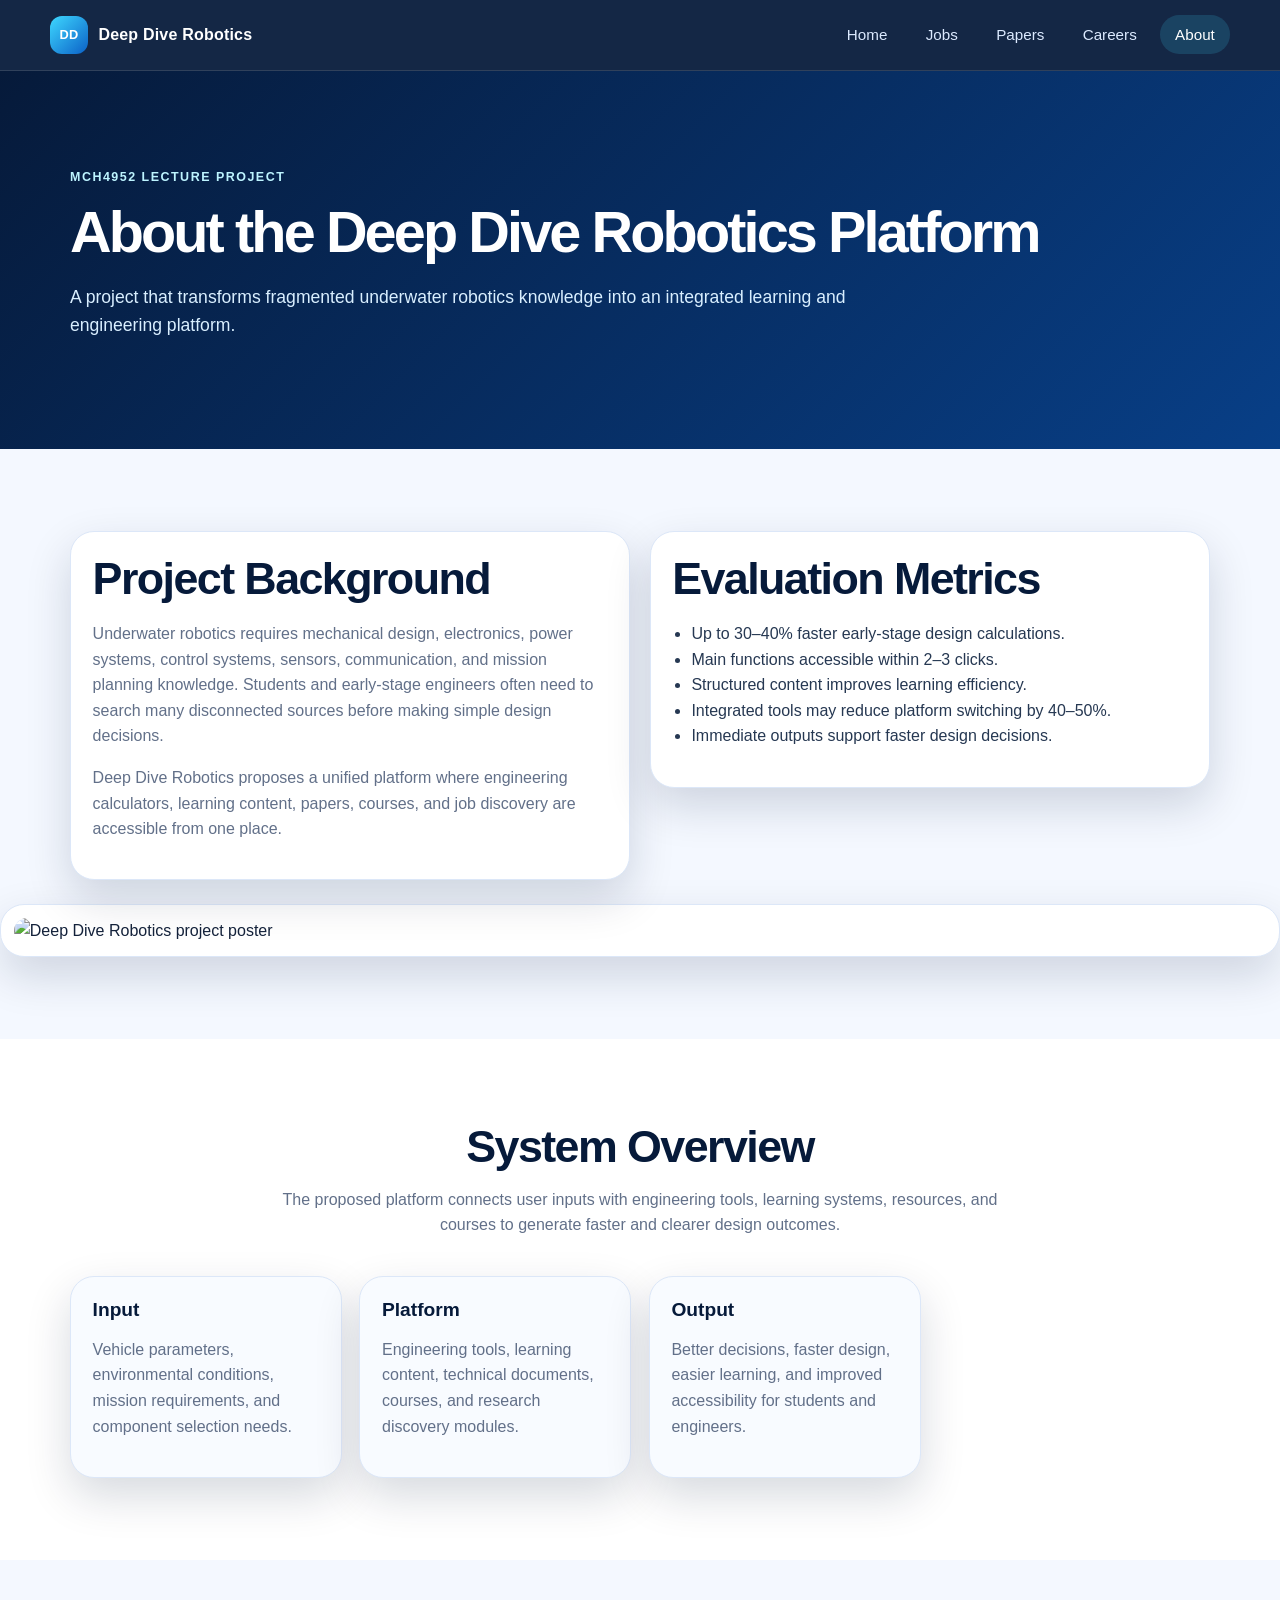
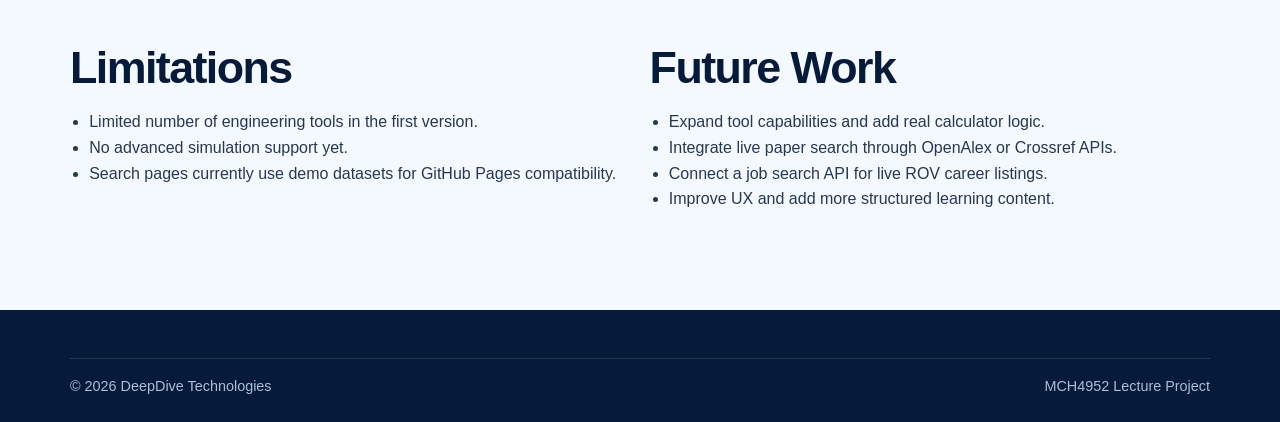
==== about.html @ 77ba45b5 "Add files via upload" ====
<!DOCTYPE html>
<html lang="en">
<head>
  <meta charset="UTF-8" /><meta name="viewport" content="width=device-width, initial-scale=1.0" />
  <title>About the Project — Deep Dive Robotics</title>
  <link rel="stylesheet" href="style.css" />
</head>
<body data-page="about">
  <nav class="navbar"><div class="nav-inner"><a href="index.html" class="nav-logo"><span class="nav-logo-icon">DD</span>Deep Dive Robotics</a><button class="nav-toggle" aria-label="Toggle navigation">&#9776;</button><ul class="nav-links"><li><a href="index.html">Home</a></li><li><a href="jobs.html">Jobs</a></li><li><a href="papers.html">Papers</a></li><li><a href="careers.html">Careers</a></li><li><a href="about.html" class="active">About</a></li></ul></div></nav>

  <header class="page-hero">
    <div class="container">
      <span class="eyebrow">MCH4952 Lecture Project</span>
      <h1>About the Deep Dive Robotics Platform</h1>
      <p>A project that transforms fragmented underwater robotics knowledge into an integrated learning and engineering platform.</p>
    </div>
  </header>

  <main>
    <section class="section">
      <div class="container split-section">
        <div class="info-block">
          <h2>Project Background</h2>
          <p>Underwater robotics requires mechanical design, electronics, power systems, control systems, sensors, communication, and mission planning knowledge. Students and early-stage engineers often need to search many disconnected sources before making simple design decisions.</p>
          <p>Deep Dive Robotics proposes a unified platform where engineering calculators, learning content, papers, courses, and job discovery are accessible from one place.</p>
        </div>
        <div class="info-block">
          <h2>Evaluation Metrics</h2>
          <ul>
            <li>Up to 30–40% faster early-stage design calculations.</li>
            <li>Main functions accessible within 2–3 clicks.</li>
            <li>Structured content improves learning efficiency.</li>
            <li>Integrated tools may reduce platform switching by 40–50%.</li>
            <li>Immediate outputs support faster design decisions.</li>
          </ul>
        </div>
      </div>
      <div class="image-panel">
        <img src="assets/project-poster.png" alt="Deep Dive Robotics project poster" />
      </div>
    </section>

    <section class="section section-alt">
      <div class="container">
        <div class="section-header"><h2>System Overview</h2><p>The proposed platform connects user inputs with engineering tools, learning systems, resources, and courses to generate faster and clearer design outcomes.</p></div>
        <div class="card-grid">
          <article class="card"><h3>Input</h3><p>Vehicle parameters, environmental conditions, mission requirements, and component selection needs.</p></article>
          <article class="card"><h3>Platform</h3><p>Engineering tools, learning content, technical documents, courses, and research discovery modules.</p></article>
          <article class="card"><h3>Output</h3><p>Better decisions, faster design, easier learning, and improved accessibility for students and engineers.</p></article>
        </div>
      </div>
    </section>

    <section class="section">
      <div class="container split-section">
        <div>
          <h2>Limitations</h2>
          <ul class="clean-list">
            <li>Limited number of engineering tools in the first version.</li>
            <li>No advanced simulation support yet.</li>
            <li>Search pages currently use demo datasets for GitHub Pages compatibility.</li>
          </ul>
        </div>
        <div>
          <h2>Future Work</h2>
          <ul class="clean-list">
            <li>Expand tool capabilities and add real calculator logic.</li>
            <li>Integrate live paper search through OpenAlex or Crossref APIs.</li>
            <li>Connect a job search API for live ROV career listings.</li>
            <li>Improve UX and add more structured learning content.</li>
          </ul>
        </div>
      </div>
    </section>
  </main>

  <footer class="footer"><div class="container footer-bottom"><span>© 2026 DeepDive Technologies</span><span>MCH4952 Lecture Project</span></div></footer>
  <script src="script.js"></script>
</body>
</html>
---- style.css ----
:root{
  --navy:#061a3a;
  --deep:#08265b;
  --blue:#0b61c7;
  --cyan:#3ed8ff;
  --light:#f4f8ff;
  --white:#ffffff;
  --muted:#627089;
  --border:#dce7f8;
  --shadow:0 18px 45px rgba(6,26,58,.16);
}
*{box-sizing:border-box}
body{
  margin:0;
  font-family:Inter, Arial, Helvetica, sans-serif;
  color:#13213a;
  background:var(--light);
  line-height:1.6;
}
a{color:inherit}
img{max-width:100%;display:block}
.container{width:min(1140px,92%);margin:0 auto}
.navbar{
  position:sticky;top:0;z-index:50;
  background:rgba(6,26,58,.94);
  backdrop-filter:blur(12px);
  border-bottom:1px solid rgba(255,255,255,.12);
}
.nav-inner{height:70px;display:flex;align-items:center;justify-content:space-between;width:min(1180px,94%);margin:0 auto}
.nav-logo{display:flex;align-items:center;gap:.65rem;text-decoration:none;color:white;font-weight:800;letter-spacing:.2px}
.nav-logo-icon{display:inline-flex;align-items:center;justify-content:center;width:38px;height:38px;border-radius:12px;background:linear-gradient(135deg,var(--cyan),var(--blue));font-size:.8rem}
.nav-links{display:flex;gap:.5rem;list-style:none;margin:0;padding:0}
.nav-links a{color:#dceaff;text-decoration:none;padding:.7rem .95rem;border-radius:999px;font-size:.95rem}
.nav-links a:hover,.nav-links a.active{background:rgba(62,216,255,.16);color:white}
.nav-toggle{display:none;background:none;border:0;color:white;font-size:1.8rem}
.hero{
  position:relative;
  min-height:520px;
  display:flex;align-items:center;
  background:
    linear-gradient(90deg,rgba(6,26,58,.96),rgba(6,26,58,.55),rgba(6,26,58,.2)),
    radial-gradient(circle at 70% 35%,rgba(62,216,255,.28),transparent 28%),
    url("assets/platform-interface.png") center/cover no-repeat;
  color:white;
  overflow:hidden;
}
.hero::after{content:"";position:absolute;inset:auto 0 0 0;height:130px;background:linear-gradient(transparent,var(--light))}
.hero-content{position:relative;z-index:2;width:min(920px,92%);margin:0 auto}
.eyebrow{display:inline-flex;color:#bdf4ff;font-weight:800;text-transform:uppercase;letter-spacing:.12em;font-size:.78rem;margin-bottom:.7rem}
h1,h2,h3{line-height:1.15;margin:0 0 .85rem}
h1{font-size:clamp(2.6rem,6vw,5.3rem);letter-spacing:-.05em}
h2{font-size:clamp(1.9rem,3.5vw,3rem);letter-spacing:-.035em;color:var(--navy)}
h3{font-size:1.2rem;color:var(--navy)}
.subtitle{font-size:clamp(1.1rem,2vw,1.45rem);max-width:720px;color:#e7f5ff;margin-bottom:1.7rem}
.hero-cta{display:flex;gap:.85rem;flex-wrap:wrap}
.btn{display:inline-flex;align-items:center;justify-content:center;gap:.4rem;border:0;text-decoration:none;border-radius:999px;padding:.9rem 1.25rem;font-weight:800;cursor:pointer}
.btn-primary{background:linear-gradient(135deg,var(--cyan),var(--blue));color:white;box-shadow:0 10px 25px rgba(11,97,199,.35)}
.btn-secondary{background:rgba(255,255,255,.14);border:1px solid rgba(255,255,255,.26);color:white}
.section{padding:82px 0}
.section-alt{background:white}
.section-header{text-align:center;max-width:760px;margin:0 auto 2.4rem}
.section-header p,.section-header-row p{color:var(--muted);margin:.25rem 0 0}
.section-header-row{display:flex;justify-content:space-between;align-items:end;gap:1rem;margin-bottom:1.8rem}
.card-grid{display:grid;grid-template-columns:repeat(4,1fr);gap:1.1rem}
.card,.info-block,.result-card,.founder-card,.form-shell,.image-panel{
  background:white;border:1px solid var(--border);border-radius:24px;padding:1.35rem;box-shadow:var(--shadow)
}
.section-alt .card,.section-alt .info-block{background:#f8fbff}
.card-icon{width:48px;height:48px;display:flex;align-items:center;justify-content:center;border-radius:16px;background:#e9f7ff;color:var(--blue);font-size:1.35rem;margin-bottom:1rem}
.card p,.info-block p,.result-card p{color:var(--muted)}
.card-link{color:var(--blue);font-weight:800;text-decoration:none}
.featured-grid{display:grid;grid-template-columns:repeat(2,1fr);gap:1rem}
.featured-card{display:flex;align-items:center;gap:1rem;background:#f8fbff;border:1px solid var(--border);border-radius:22px;padding:1.2rem;box-shadow:0 10px 28px rgba(6,26,58,.08)}
.featured-card .card-icon{margin:0;flex:none}
.arrow{margin-left:auto;color:var(--blue);font-size:1.6rem}
.split-section{display:grid;grid-template-columns:1fr 1fr;gap:1.2rem;align-items:start}
.info-block ul,.clean-list{padding-left:1.2rem;color:#263852}
.solution{border-color:#b4efff}
.metrics-strip{margin-top:1.4rem;display:grid;grid-template-columns:repeat(3,1fr);gap:1rem}
.metric{background:linear-gradient(135deg,var(--navy),var(--deep));color:white;border-radius:22px;padding:1.35rem;text-align:center;box-shadow:var(--shadow)}
.value{font-size:2.2rem;font-weight:900;color:#9ff2ff}
.label{color:#dbeeff}
.image-panel{margin-top:1.5rem;padding:.8rem;overflow:hidden}
.image-panel img{border-radius:18px;width:100%;object-fit:cover}
.page-hero{padding:92px 0;background:linear-gradient(135deg,var(--navy),#083f87);color:white}
.page-hero h1{font-size:clamp(2.25rem,4.5vw,4.5rem)}
.page-hero p{max-width:820px;color:#d9efff;font-size:1.1rem}
.notice{background:#e7f8ff;border:1px solid #b8edff;color:#17405f;padding:1rem;border-radius:18px;margin-bottom:1.2rem}
.filter-panel{display:grid;grid-template-columns:2fr 1fr 1fr 1fr 1fr;gap:.8rem;background:white;border:1px solid var(--border);border-radius:24px;padding:1rem;box-shadow:var(--shadow);margin-bottom:1.2rem}
input,select,textarea{width:100%;border:1px solid var(--border);border-radius:14px;padding:.85rem 1rem;font:inherit;background:#fbfdff}
.checkbox-row{display:flex;align-items:center;gap:.55rem;background:#fbfdff;border:1px solid var(--border);border-radius:14px;padding:.75rem 1rem;color:#33435e}
.checkbox-row input{width:auto}
.results-meta{color:var(--muted);font-weight:800;margin:.5rem 0 1rem}
.results-grid{display:grid;grid-template-columns:repeat(2,1fr);gap:1rem}
.result-card{position:relative}
.tags{display:flex;flex-wrap:wrap;gap:.45rem;margin:.8rem 0}
.tag{display:inline-flex;background:#eaf6ff;color:#075ca7;border:1px solid #ccecff;border-radius:999px;padding:.25rem .6rem;font-size:.8rem;font-weight:800}
.result-card .meta{font-size:.9rem;color:var(--muted);font-weight:700}
.founder-section{align-items:center}
.founder-card{display:grid;grid-template-columns:170px 1fr;gap:1.1rem;align-items:center}
.founder-card img{width:170px;height:220px;object-fit:cover;border-radius:22px}
.compact .card{min-height:180px}
.form-shell{display:grid;grid-template-columns:1fr 1.25fr;gap:1.3rem}
.application-form{display:grid;gap:.8rem}
.success-message{color:#0c7d4b;font-weight:800}
.footer{background:var(--navy);color:white;padding:48px 0 24px}
.footer-grid{display:grid;grid-template-columns:2fr 1fr 1fr;gap:2rem;margin-bottom:2rem}
.footer p,.footer a{color:#cfddf1}
.footer-links{list-style:none;padding:0;margin:0;display:grid;gap:.4rem}
.footer-links a{text-decoration:none}
.footer-bottom{border-top:1px solid rgba(255,255,255,.12);padding-top:1rem;display:flex;justify-content:space-between;gap:1rem;color:#aebdda;font-size:.9rem}

@media(max-width:900px){
  .nav-toggle{display:block}
  .nav-links{position:absolute;top:70px;left:0;right:0;background:var(--navy);flex-direction:column;padding:1rem;display:none}
  .nav-links.open{display:flex}
  .card-grid,.featured-grid,.split-section,.metrics-strip,.results-grid,.footer-grid,.form-shell{grid-template-columns:1fr}
  .filter-panel{grid-template-columns:1fr}
  .section-header-row{display:block}
  .founder-card{grid-template-columns:1fr}
  .founder-card img{width:100%;height:auto;max-height:520px}
  .footer-bottom{flex-direction:column}
}
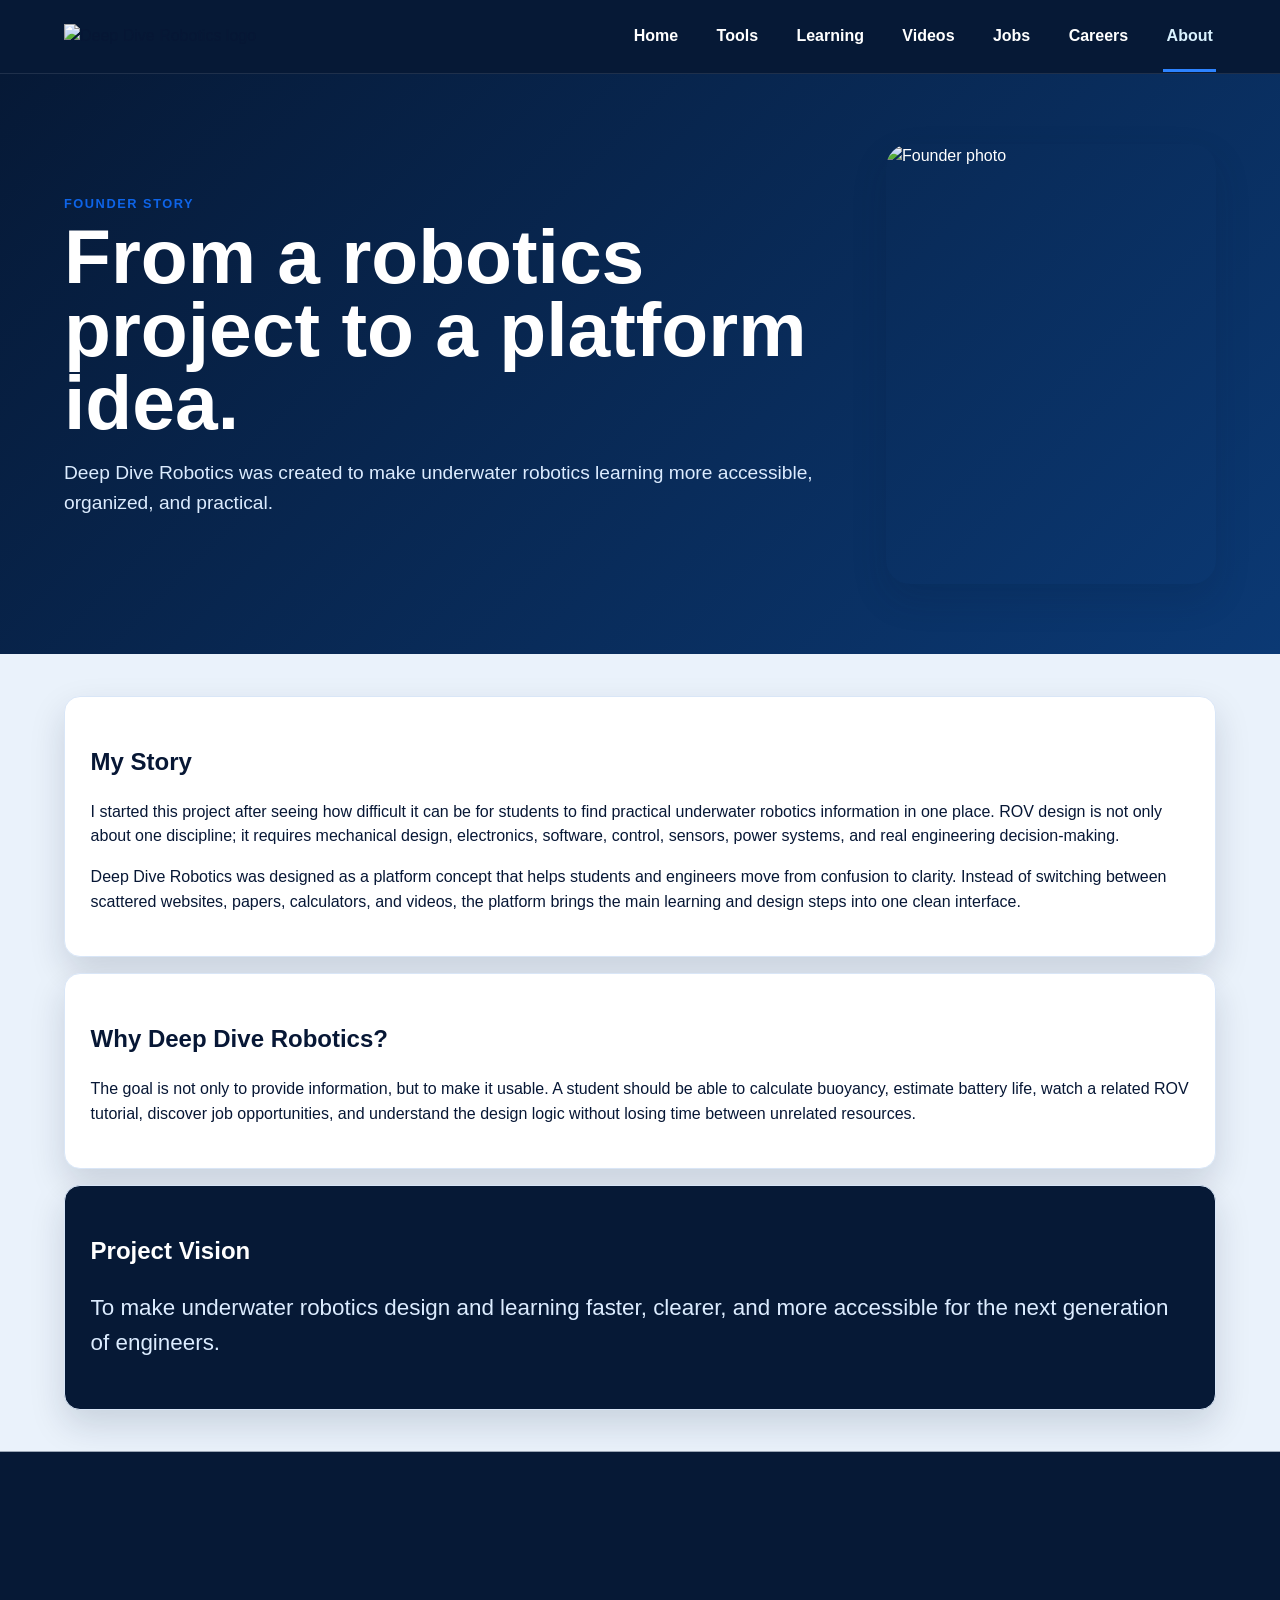
==== commit cd546fed: "Add files via upload" ====
--- a/about.html
+++ b/about.html
@@ -1,80 +1,17 @@
 <!DOCTYPE html>
 <html lang="en">
-<head>
-  <meta charset="UTF-8" /><meta name="viewport" content="width=device-width, initial-scale=1.0" />
-  <title>About the Project — Deep Dive Robotics</title>
-  <link rel="stylesheet" href="style.css" />
-</head>
+<head><meta charset="UTF-8" /><meta name="viewport" content="width=device-width, initial-scale=1.0" /><title>About — Deep Dive Robotics</title><link rel="stylesheet" href="style.css" /></head>
 <body data-page="about">
-  <nav class="navbar"><div class="nav-inner"><a href="index.html" class="nav-logo"><span class="nav-logo-icon">DD</span>Deep Dive Robotics</a><button class="nav-toggle" aria-label="Toggle navigation">&#9776;</button><ul class="nav-links"><li><a href="index.html">Home</a></li><li><a href="jobs.html">Jobs</a></li><li><a href="papers.html">Papers</a></li><li><a href="careers.html">Careers</a></li><li><a href="about.html" class="active">About</a></li></ul></div></nav>
-
-  <header class="page-hero">
-    <div class="container">
-      <span class="eyebrow">MCH4952 Lecture Project</span>
-      <h1>About the Deep Dive Robotics Platform</h1>
-      <p>A project that transforms fragmented underwater robotics knowledge into an integrated learning and engineering platform.</p>
-    </div>
-  </header>
-
-  <main>
-    <section class="section">
-      <div class="container split-section">
-        <div class="info-block">
-          <h2>Project Background</h2>
-          <p>Underwater robotics requires mechanical design, electronics, power systems, control systems, sensors, communication, and mission planning knowledge. Students and early-stage engineers often need to search many disconnected sources before making simple design decisions.</p>
-          <p>Deep Dive Robotics proposes a unified platform where engineering calculators, learning content, papers, courses, and job discovery are accessible from one place.</p>
-        </div>
-        <div class="info-block">
-          <h2>Evaluation Metrics</h2>
-          <ul>
-            <li>Up to 30–40% faster early-stage design calculations.</li>
-            <li>Main functions accessible within 2–3 clicks.</li>
-            <li>Structured content improves learning efficiency.</li>
-            <li>Integrated tools may reduce platform switching by 40–50%.</li>
-            <li>Immediate outputs support faster design decisions.</li>
-          </ul>
-        </div>
-      </div>
-      <div class="image-panel">
-        <img src="assets/project-poster.png" alt="Deep Dive Robotics project poster" />
-      </div>
-    </section>
-
-    <section class="section section-alt">
-      <div class="container">
-        <div class="section-header"><h2>System Overview</h2><p>The proposed platform connects user inputs with engineering tools, learning systems, resources, and courses to generate faster and clearer design outcomes.</p></div>
-        <div class="card-grid">
-          <article class="card"><h3>Input</h3><p>Vehicle parameters, environmental conditions, mission requirements, and component selection needs.</p></article>
-          <article class="card"><h3>Platform</h3><p>Engineering tools, learning content, technical documents, courses, and research discovery modules.</p></article>
-          <article class="card"><h3>Output</h3><p>Better decisions, faster design, easier learning, and improved accessibility for students and engineers.</p></article>
-        </div>
-      </div>
-    </section>
-
-    <section class="section">
-      <div class="container split-section">
-        <div>
-          <h2>Limitations</h2>
-          <ul class="clean-list">
-            <li>Limited number of engineering tools in the first version.</li>
-            <li>No advanced simulation support yet.</li>
-            <li>Search pages currently use demo datasets for GitHub Pages compatibility.</li>
-          </ul>
-        </div>
-        <div>
-          <h2>Future Work</h2>
-          <ul class="clean-list">
-            <li>Expand tool capabilities and add real calculator logic.</li>
-            <li>Integrate live paper search through OpenAlex or Crossref APIs.</li>
-            <li>Connect a job search API for live ROV career listings.</li>
-            <li>Improve UX and add more structured learning content.</li>
-          </ul>
-        </div>
-      </div>
-    </section>
-  </main>
-
-  <footer class="footer"><div class="container footer-bottom"><span>© 2026 DeepDive Technologies</span><span>MCH4952 Lecture Project</span></div></footer>
-  <script src="script.js"></script>
-</body>
-</html>
+<div class="page-transition"></div>
+<nav class="topbar"><a class="brand" href="index.html"><img src="assets/deepdive-logo.svg" alt="Deep Dive Robotics logo" /></a><button class="nav-toggle" aria-label="Toggle menu">☰</button><ul class="nav-menu"><li><a href="index.html">Home</a></li><li><a href="tools.html">Tools</a></li><li><a href="learning.html">Learning</a></li><li><a href="videos.html">Videos</a></li><li><a href="jobs.html">Jobs</a></li><li><a href="careers.html">Careers</a></li><li><a class="active" href="about.html">About</a></li></ul></nav>
+<header class="page-hero about-hero">
+  <div><span class="mini-label">Founder story</span><h1>From a robotics project to a platform idea.</h1><p>Deep Dive Robotics was created to make underwater robotics learning more accessible, organized, and practical.</p></div>
+  <img src="assets/founder.jpg" alt="Founder photo" />
+</header>
+<main class="about-story">
+  <section><h2>My Story</h2><p>I started this project after seeing how difficult it can be for students to find practical underwater robotics information in one place. ROV design is not only about one discipline; it requires mechanical design, electronics, software, control, sensors, power systems, and real engineering decision-making.</p><p>Deep Dive Robotics was designed as a platform concept that helps students and engineers move from confusion to clarity. Instead of switching between scattered websites, papers, calculators, and videos, the platform brings the main learning and design steps into one clean interface.</p></section>
+  <section><h2>Why Deep Dive Robotics?</h2><p>The goal is not only to provide information, but to make it usable. A student should be able to calculate buoyancy, estimate battery life, watch a related ROV tutorial, discover job opportunities, and understand the design logic without losing time between unrelated resources.</p></section>
+  <section class="quote-box"><h2>Project Vision</h2><p>To make underwater robotics design and learning faster, clearer, and more accessible for the next generation of engineers.</p></section>
+</main>
+<script src="script.js"></script>
+</body></html>
--- a/style.css
+++ b/style.css
@@ -1,123 +1 @@
-:root{
-  --navy:#061a3a;
-  --deep:#08265b;
-  --blue:#0b61c7;
-  --cyan:#3ed8ff;
-  --light:#f4f8ff;
-  --white:#ffffff;
-  --muted:#627089;
-  --border:#dce7f8;
-  --shadow:0 18px 45px rgba(6,26,58,.16);
-}
-*{box-sizing:border-box}
-body{
-  margin:0;
-  font-family:Inter, Arial, Helvetica, sans-serif;
-  color:#13213a;
-  background:var(--light);
-  line-height:1.6;
-}
-a{color:inherit}
-img{max-width:100%;display:block}
-.container{width:min(1140px,92%);margin:0 auto}
-.navbar{
-  position:sticky;top:0;z-index:50;
-  background:rgba(6,26,58,.94);
-  backdrop-filter:blur(12px);
-  border-bottom:1px solid rgba(255,255,255,.12);
-}
-.nav-inner{height:70px;display:flex;align-items:center;justify-content:space-between;width:min(1180px,94%);margin:0 auto}
-.nav-logo{display:flex;align-items:center;gap:.65rem;text-decoration:none;color:white;font-weight:800;letter-spacing:.2px}
-.nav-logo-icon{display:inline-flex;align-items:center;justify-content:center;width:38px;height:38px;border-radius:12px;background:linear-gradient(135deg,var(--cyan),var(--blue));font-size:.8rem}
-.nav-links{display:flex;gap:.5rem;list-style:none;margin:0;padding:0}
-.nav-links a{color:#dceaff;text-decoration:none;padding:.7rem .95rem;border-radius:999px;font-size:.95rem}
-.nav-links a:hover,.nav-links a.active{background:rgba(62,216,255,.16);color:white}
-.nav-toggle{display:none;background:none;border:0;color:white;font-size:1.8rem}
-.hero{
-  position:relative;
-  min-height:520px;
-  display:flex;align-items:center;
-  background:
-    linear-gradient(90deg,rgba(6,26,58,.96),rgba(6,26,58,.55),rgba(6,26,58,.2)),
-    radial-gradient(circle at 70% 35%,rgba(62,216,255,.28),transparent 28%),
-    url("assets/platform-interface.png") center/cover no-repeat;
-  color:white;
-  overflow:hidden;
-}
-.hero::after{content:"";position:absolute;inset:auto 0 0 0;height:130px;background:linear-gradient(transparent,var(--light))}
-.hero-content{position:relative;z-index:2;width:min(920px,92%);margin:0 auto}
-.eyebrow{display:inline-flex;color:#bdf4ff;font-weight:800;text-transform:uppercase;letter-spacing:.12em;font-size:.78rem;margin-bottom:.7rem}
-h1,h2,h3{line-height:1.15;margin:0 0 .85rem}
-h1{font-size:clamp(2.6rem,6vw,5.3rem);letter-spacing:-.05em}
-h2{font-size:clamp(1.9rem,3.5vw,3rem);letter-spacing:-.035em;color:var(--navy)}
-h3{font-size:1.2rem;color:var(--navy)}
-.subtitle{font-size:clamp(1.1rem,2vw,1.45rem);max-width:720px;color:#e7f5ff;margin-bottom:1.7rem}
-.hero-cta{display:flex;gap:.85rem;flex-wrap:wrap}
-.btn{display:inline-flex;align-items:center;justify-content:center;gap:.4rem;border:0;text-decoration:none;border-radius:999px;padding:.9rem 1.25rem;font-weight:800;cursor:pointer}
-.btn-primary{background:linear-gradient(135deg,var(--cyan),var(--blue));color:white;box-shadow:0 10px 25px rgba(11,97,199,.35)}
-.btn-secondary{background:rgba(255,255,255,.14);border:1px solid rgba(255,255,255,.26);color:white}
-.section{padding:82px 0}
-.section-alt{background:white}
-.section-header{text-align:center;max-width:760px;margin:0 auto 2.4rem}
-.section-header p,.section-header-row p{color:var(--muted);margin:.25rem 0 0}
-.section-header-row{display:flex;justify-content:space-between;align-items:end;gap:1rem;margin-bottom:1.8rem}
-.card-grid{display:grid;grid-template-columns:repeat(4,1fr);gap:1.1rem}
-.card,.info-block,.result-card,.founder-card,.form-shell,.image-panel{
-  background:white;border:1px solid var(--border);border-radius:24px;padding:1.35rem;box-shadow:var(--shadow)
-}
-.section-alt .card,.section-alt .info-block{background:#f8fbff}
-.card-icon{width:48px;height:48px;display:flex;align-items:center;justify-content:center;border-radius:16px;background:#e9f7ff;color:var(--blue);font-size:1.35rem;margin-bottom:1rem}
-.card p,.info-block p,.result-card p{color:var(--muted)}
-.card-link{color:var(--blue);font-weight:800;text-decoration:none}
-.featured-grid{display:grid;grid-template-columns:repeat(2,1fr);gap:1rem}
-.featured-card{display:flex;align-items:center;gap:1rem;background:#f8fbff;border:1px solid var(--border);border-radius:22px;padding:1.2rem;box-shadow:0 10px 28px rgba(6,26,58,.08)}
-.featured-card .card-icon{margin:0;flex:none}
-.arrow{margin-left:auto;color:var(--blue);font-size:1.6rem}
-.split-section{display:grid;grid-template-columns:1fr 1fr;gap:1.2rem;align-items:start}
-.info-block ul,.clean-list{padding-left:1.2rem;color:#263852}
-.solution{border-color:#b4efff}
-.metrics-strip{margin-top:1.4rem;display:grid;grid-template-columns:repeat(3,1fr);gap:1rem}
-.metric{background:linear-gradient(135deg,var(--navy),var(--deep));color:white;border-radius:22px;padding:1.35rem;text-align:center;box-shadow:var(--shadow)}
-.value{font-size:2.2rem;font-weight:900;color:#9ff2ff}
-.label{color:#dbeeff}
-.image-panel{margin-top:1.5rem;padding:.8rem;overflow:hidden}
-.image-panel img{border-radius:18px;width:100%;object-fit:cover}
-.page-hero{padding:92px 0;background:linear-gradient(135deg,var(--navy),#083f87);color:white}
-.page-hero h1{font-size:clamp(2.25rem,4.5vw,4.5rem)}
-.page-hero p{max-width:820px;color:#d9efff;font-size:1.1rem}
-.notice{background:#e7f8ff;border:1px solid #b8edff;color:#17405f;padding:1rem;border-radius:18px;margin-bottom:1.2rem}
-.filter-panel{display:grid;grid-template-columns:2fr 1fr 1fr 1fr 1fr;gap:.8rem;background:white;border:1px solid var(--border);border-radius:24px;padding:1rem;box-shadow:var(--shadow);margin-bottom:1.2rem}
-input,select,textarea{width:100%;border:1px solid var(--border);border-radius:14px;padding:.85rem 1rem;font:inherit;background:#fbfdff}
-.checkbox-row{display:flex;align-items:center;gap:.55rem;background:#fbfdff;border:1px solid var(--border);border-radius:14px;padding:.75rem 1rem;color:#33435e}
-.checkbox-row input{width:auto}
-.results-meta{color:var(--muted);font-weight:800;margin:.5rem 0 1rem}
-.results-grid{display:grid;grid-template-columns:repeat(2,1fr);gap:1rem}
-.result-card{position:relative}
-.tags{display:flex;flex-wrap:wrap;gap:.45rem;margin:.8rem 0}
-.tag{display:inline-flex;background:#eaf6ff;color:#075ca7;border:1px solid #ccecff;border-radius:999px;padding:.25rem .6rem;font-size:.8rem;font-weight:800}
-.result-card .meta{font-size:.9rem;color:var(--muted);font-weight:700}
-.founder-section{align-items:center}
-.founder-card{display:grid;grid-template-columns:170px 1fr;gap:1.1rem;align-items:center}
-.founder-card img{width:170px;height:220px;object-fit:cover;border-radius:22px}
-.compact .card{min-height:180px}
-.form-shell{display:grid;grid-template-columns:1fr 1.25fr;gap:1.3rem}
-.application-form{display:grid;gap:.8rem}
-.success-message{color:#0c7d4b;font-weight:800}
-.footer{background:var(--navy);color:white;padding:48px 0 24px}
-.footer-grid{display:grid;grid-template-columns:2fr 1fr 1fr;gap:2rem;margin-bottom:2rem}
-.footer p,.footer a{color:#cfddf1}
-.footer-links{list-style:none;padding:0;margin:0;display:grid;gap:.4rem}
-.footer-links a{text-decoration:none}
-.footer-bottom{border-top:1px solid rgba(255,255,255,.12);padding-top:1rem;display:flex;justify-content:space-between;gap:1rem;color:#aebdda;font-size:.9rem}
-
-@media(max-width:900px){
-  .nav-toggle{display:block}
-  .nav-links{position:absolute;top:70px;left:0;right:0;background:var(--navy);flex-direction:column;padding:1rem;display:none}
-  .nav-links.open{display:flex}
-  .card-grid,.featured-grid,.split-section,.metrics-strip,.results-grid,.footer-grid,.form-shell{grid-template-columns:1fr}
-  .filter-panel{grid-template-columns:1fr}
-  .section-header-row{display:block}
-  .founder-card{grid-template-columns:1fr}
-  .founder-card img{width:100%;height:auto;max-height:520px}
-  .footer-bottom{flex-direction:column}
-}
+*{box-sizing:border-box} :root{--navy:#061936;--navy2:#092759;--blue:#0e64e8;--sky:#69bfff;--ice:#eef6ff;--card:#fff;--text:#071735;--muted:#5d6a83;--line:#d9e6f7;--shadow:0 15px 35px rgba(5,24,55,.15)} body{margin:0;background:#eaf2fb;color:var(--text);font-family:Inter,Arial,Helvetica,sans-serif;line-height:1.55} a{text-decoration:none;color:inherit} img{max-width:100%;display:block}.page-transition{position:fixed;inset:0;background:var(--navy);z-index:999;transform:translateY(100%);pointer-events:none}.page-transition.active{animation:pageSlide .48s ease both}@keyframes pageSlide{0%{transform:translateY(100%)}45%{transform:translateY(0)}100%{transform:translateY(-100%)}}body{animation:fadeIn .55s ease both}@keyframes fadeIn{from{opacity:0;transform:translateY(10px)}to{opacity:1;transform:none}}.topbar{height:74px;background:#061936;display:flex;align-items:center;justify-content:space-between;padding:0 5vw;position:sticky;top:0;z-index:50;border-bottom:1px solid rgba(255,255,255,.1)}.brand img{width:210px;height:auto}.nav-menu{display:flex;align-items:center;gap:2rem;list-style:none;margin:0;padding:0}.nav-menu a{color:white;font-weight:700;padding:1.55rem .2rem;border-bottom:3px solid transparent}.nav-menu a.active,.nav-menu a:hover{border-color:#2d83ff;color:#d9f2ff}.nav-toggle{display:none;background:none;border:0;color:white;font-size:2rem}.hero-ui{min-height:430px;background:radial-gradient(circle at 70% 45%,rgba(36,130,225,.42),transparent 28%),linear-gradient(90deg,rgba(4,15,33,.95),rgba(6,25,54,.75),rgba(6,25,54,.45)),linear-gradient(180deg,#0b3f78,#061936);position:relative;overflow:hidden;display:grid;grid-template-columns:1fr 1fr;align-items:center;padding:50px 5vw;color:white}.hero-ui:before{content:"";position:absolute;inset:0;background:repeating-linear-gradient(0deg,rgba(255,255,255,.04),rgba(255,255,255,.04) 1px,transparent 1px,transparent 90px);opacity:.25}.hero-text{position:relative;z-index:2}.hero-text h1{font-size:clamp(4rem,8vw,7.5rem);line-height:.92;margin:0 0 1rem;letter-spacing:-.06em}.hero-text p{font-size:1.45rem;max-width:560px;color:#dcecff;margin:0 0 1.5rem}.hero-actions{display:flex;gap:1rem;flex-wrap:wrap}.btn{display:inline-flex;align-items:center;justify-content:center;gap:.45rem;border:0;border-radius:999px;padding:.95rem 1.35rem;font-weight:800;cursor:pointer}.btn.primary{background:#1777ff;color:white;box-shadow:0 12px 25px rgba(23,119,255,.3)}.btn.ghost{background:rgba(255,255,255,.12);color:white;border:1px solid rgba(255,255,255,.24)}.rov-visual{position:relative;height:300px;z-index:1}.rov-body{position:absolute;right:7%;top:55px;width:430px;height:155px;background:linear-gradient(120deg,#dcefff,#6a7f96 55%,#15213a);border-radius:70px 30px 30px 70px;box-shadow:0 35px 70px rgba(0,0,0,.45);transform:skewX(-8deg)}.rov-body:before{content:"";position:absolute;inset:22px 40px;border:8px solid rgba(2,13,30,.75);border-radius:40px}.thruster{position:absolute;width:80px;height:80px;border-radius:50%;border:12px solid #061936;background:radial-gradient(circle,#5ab7ff 0 10%,#10284e 12% 55%,#020916 56%)}.t1{left:20px;top:92px}.t2{left:125px;top:105px}.t3{right:100px;top:105px}.t4{right:10px;top:92px}.light{position:absolute;width:20px;height:20px;background:#dffaff;border-radius:50%;box-shadow:0 0 30px 14px #6de7ff}.one{left:130px;top:72px}.two{left:168px;top:72px}.cable{position:absolute;right:0;top:20px;width:360px;height:140px;border-top:5px solid #c9a12b;border-radius:50%;transform:rotate(8deg)}.quick-cards{display:grid;grid-template-columns:repeat(4,1fr);gap:1rem;margin:-28px 5vw 0;position:relative;z-index:3}.quick-card,.tool-preview,.calculator-card,.learning-card,.job-card,.video-card,.founder-card,.apply,.about-story section,.career-story,.positions{background:white;border:1px solid var(--line);border-radius:16px;box-shadow:var(--shadow)}.quick-card{display:grid;grid-template-columns:70px 1fr 28px;gap:1rem;align-items:center;padding:1.15rem}.quick-icon{width:62px;height:62px;border-radius:18px;background:#dcecff;color:var(--blue);display:grid;place-items:center;font-size:2rem}.quick-card h3,.tool-preview h3{margin:.1rem 0;color:#071b46}.quick-card p,.tool-preview p{margin:0;color:#1b2b55;font-size:.95rem}.featured,.home-story,.tool-page,.content-grid,.video-page,.jobs-page,.careers-layout,.about-story{padding:42px 5vw}.section-title-row{display:flex;align-items:center;justify-content:space-between;margin-bottom:1rem}.section-title-row h2{font-size:2rem;margin:0;color:#071b46}.section-title-row a{color:#0e64e8;font-weight:800}.tool-preview-grid{display:grid;grid-template-columns:repeat(3,1fr);gap:1rem}.tool-preview{display:grid;grid-template-columns:95px 1fr 24px;gap:1rem;align-items:center;padding:1rem}.tool-art{height:90px;border-radius:12px;display:grid;place-items:center;font-size:3rem}.buoy{background:#dff3ff;color:#064f9f}.thr{background:#e5edff;color:#064f9f}.batt{background:#def4df;color:#167343}.home-story{display:grid;grid-template-columns:1.4fr 1fr;gap:1.5rem;align-items:center}.home-story h2{font-size:2.6rem;line-height:1.05;margin:.5rem 0}.mini-label{display:inline-block;color:#0e64e8;text-transform:uppercase;font-weight:900;letter-spacing:.12em;font-size:.8rem}.metric-boxes{display:grid;gap:1rem}.metric-boxes div{background:#061936;color:white;border-radius:18px;padding:1.2rem}.metric-boxes strong{display:block;font-size:2.2rem;color:#72d8ff}.site-footer{background:#061936;color:white;display:grid;grid-template-columns:1.7fr 1fr 1fr 1.7fr;gap:2rem;padding:34px 5vw}.site-footer img{width:190px}.site-footer a{display:block;color:#d8e8ff;margin:.25rem 0}.site-footer p{color:#c9d8ee}.subscribe{display:flex}.subscribe input{flex:1;background:#0a234c;color:white;border:1px solid #294a7d;border-radius:10px 0 0 10px;padding:.9rem}.subscribe button{border:0;background:#1677ff;color:white;border-radius:0 10px 10px 0;padding:0 1rem}.page-hero.clean{padding:70px 5vw 45px;background:linear-gradient(135deg,#061936,#0b3974);color:white}.page-hero h1{font-size:clamp(2.8rem,6vw,5rem);line-height:.95;margin:.3rem 0}.page-hero p{font-size:1.2rem;max-width:760px;color:#dcecff}.tool-page{display:grid;gap:1.3rem}.calculator-card{display:grid;grid-template-columns:1.1fr 1.2fr 1.1fr;gap:1.2rem;padding:1.25rem;align-items:center}.calc-icon{width:72px;height:72px;border-radius:22px;background:#e3f5ff;color:#0e64e8;display:grid;place-items:center;font-size:2.4rem;margin-bottom:1rem}.calc-info h2{margin:0}.calc-info p{color:var(--muted)}.calc-form{display:grid;grid-template-columns:repeat(2,1fr);gap:.8rem}.calc-form label{font-weight:800;color:#24324a;font-size:.92rem}.calc-form input,.calc-form select,.filter-panel input,.filter-panel select,.video-search-panel input,.apply input,.apply select,.apply textarea{width:100%;margin-top:.35rem;border:1px solid var(--line);border-radius:12px;padding:.8rem;font:inherit}.calc-result{background:#061936;color:white;border-radius:16px;padding:1rem;min-height:120px;font-weight:700}.content-grid{display:grid;grid-template-columns:repeat(2,1fr);gap:1rem}.learning-card{padding:1.4rem}.learning-card span{color:#0e64e8;font-weight:900}.learning-card h2{margin:.5rem 0}.video-search-panel{margin-bottom:1rem}.video-grid,.job-grid,.position-grid{display:grid;grid-template-columns:repeat(3,1fr);gap:1rem}.video-card{overflow:hidden}.video-thumb{height:170px;background:linear-gradient(135deg,#061936,#0e64e8);display:grid;place-items:center;color:white;font-size:3rem}.video-card div:last-child{padding:1rem}.video-card h3{margin:.2rem 0}.video-card p,.job-card p{color:var(--muted)}.filter-panel{display:grid;grid-template-columns:2fr 1fr 1fr 1fr 1fr;gap:.8rem;background:white;padding:1rem;border-radius:16px;box-shadow:var(--shadow);border:1px solid var(--line);margin-bottom:1rem}.result-count{font-weight:800;color:#32425f}.job-card{padding:1.1rem}.tag{display:inline-block;background:#e6f3ff;color:#085bae;border-radius:999px;padding:.25rem .6rem;margin:.2rem;font-weight:800;font-size:.8rem}.career-story{padding:1.4rem;display:grid;grid-template-columns:1.3fr 360px;gap:2rem}.founder-card{padding:1rem;text-align:center}.founder-card img{border-radius:16px;aspect-ratio:3/4;object-fit:cover;width:100%}.positions,.apply{padding:1.4rem;margin-top:1.2rem}.position-grid article{background:#f4f8ff;padding:1rem;border-radius:14px}.apply form{display:grid;gap:.8rem;max-width:700px}.about-hero{padding:70px 5vw;background:linear-gradient(135deg,#061936,#0b3974);color:white;display:grid;grid-template-columns:1.2fr 330px;gap:2rem;align-items:center}.about-hero img{border-radius:24px;box-shadow:var(--shadow);aspect-ratio:3/4;object-fit:cover}.about-story{display:grid;gap:1rem}.about-story section{padding:1.6rem}.quote-box{background:#061936!important;color:white!important}.quote-box h2{color:white}.quote-box p{font-size:1.4rem;color:#dcecff}@media(max-width:980px){.nav-toggle{display:block}.nav-menu{display:none;position:absolute;top:74px;left:0;right:0;background:#061936;flex-direction:column;align-items:stretch;padding:1rem 5vw;gap:.2rem}.nav-menu.open{display:flex}.nav-menu a{display:block;padding:.8rem 0}.hero-ui,.home-story,.calculator-card,.career-story,.about-hero,.site-footer{grid-template-columns:1fr}.quick-cards,.tool-preview-grid,.video-grid,.job-grid,.content-grid,.position-grid{grid-template-columns:1fr}.filter-panel,.calc-form{grid-template-columns:1fr}.rov-visual{display:none}.hero-text h1{font-size:4rem}.brand img{width:180px}}
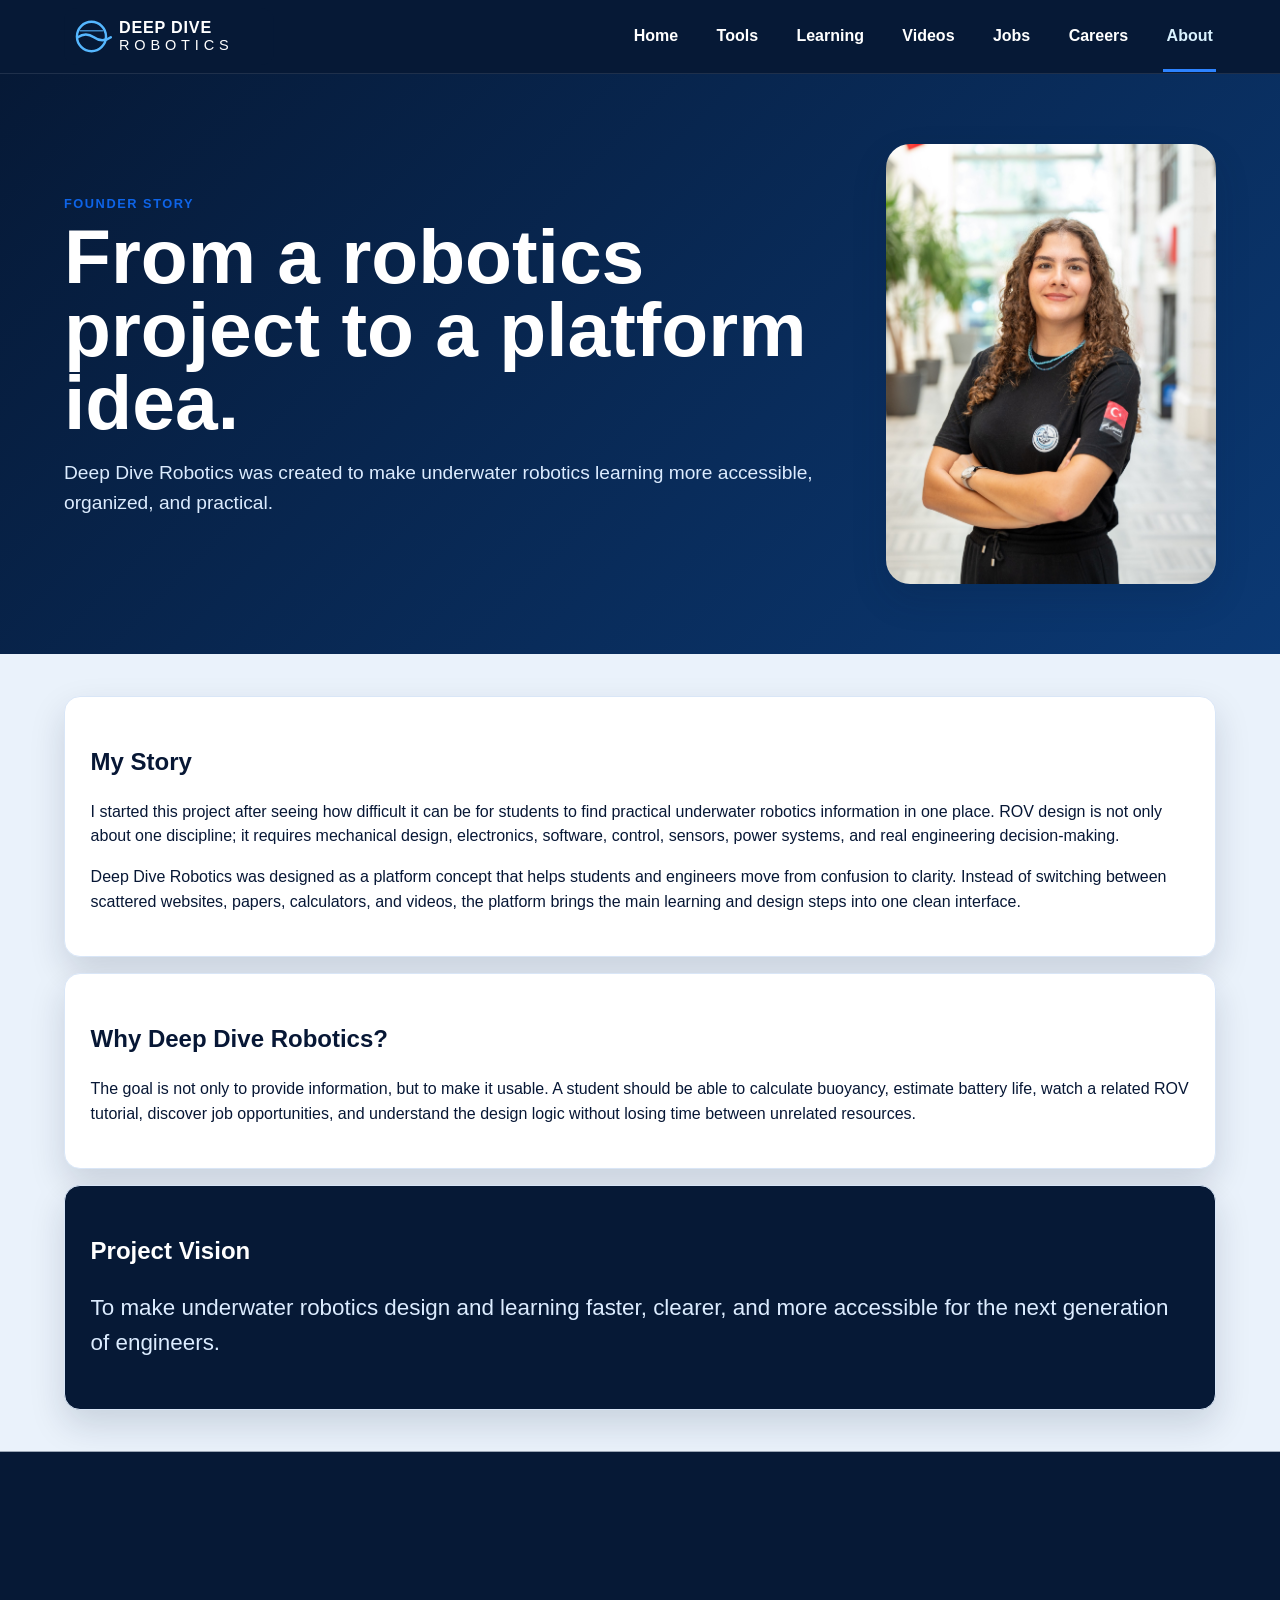
==== commit 3e608630: "Add files via upload" ====
--- a/about.html
+++ b/about.html
@@ -3,10 +3,10 @@
 <head><meta charset="UTF-8" /><meta name="viewport" content="width=device-width, initial-scale=1.0" /><title>About — Deep Dive Robotics</title><link rel="stylesheet" href="style.css" /></head>
 <body data-page="about">
 <div class="page-transition"></div>
-<nav class="topbar"><a class="brand" href="index.html"><img src="assets/deepdive-logo.svg" alt="Deep Dive Robotics logo" /></a><button class="nav-toggle" aria-label="Toggle menu">☰</button><ul class="nav-menu"><li><a href="index.html">Home</a></li><li><a href="tools.html">Tools</a></li><li><a href="learning.html">Learning</a></li><li><a href="videos.html">Videos</a></li><li><a href="jobs.html">Jobs</a></li><li><a href="careers.html">Careers</a></li><li><a class="active" href="about.html">About</a></li></ul></nav>
+<nav class="topbar"><a class="brand" href="index.html"><img src="deepdive-logo.svg" alt="Deep Dive Robotics logo" /></a><button class="nav-toggle" aria-label="Toggle menu">☰</button><ul class="nav-menu"><li><a href="index.html">Home</a></li><li><a href="tools.html">Tools</a></li><li><a href="learning.html">Learning</a></li><li><a href="videos.html">Videos</a></li><li><a href="jobs.html">Jobs</a></li><li><a href="careers.html">Careers</a></li><li><a class="active" href="about.html">About</a></li></ul></nav>
 <header class="page-hero about-hero">
   <div><span class="mini-label">Founder story</span><h1>From a robotics project to a platform idea.</h1><p>Deep Dive Robotics was created to make underwater robotics learning more accessible, organized, and practical.</p></div>
-  <img src="assets/founder.jpg" alt="Founder photo" />
+  <img src="founder.jpg" alt="Founder photo" />
 </header>
 <main class="about-story">
   <section><h2>My Story</h2><p>I started this project after seeing how difficult it can be for students to find practical underwater robotics information in one place. ROV design is not only about one discipline; it requires mechanical design, electronics, software, control, sensors, power systems, and real engineering decision-making.</p><p>Deep Dive Robotics was designed as a platform concept that helps students and engineers move from confusion to clarity. Instead of switching between scattered websites, papers, calculators, and videos, the platform brings the main learning and design steps into one clean interface.</p></section>
